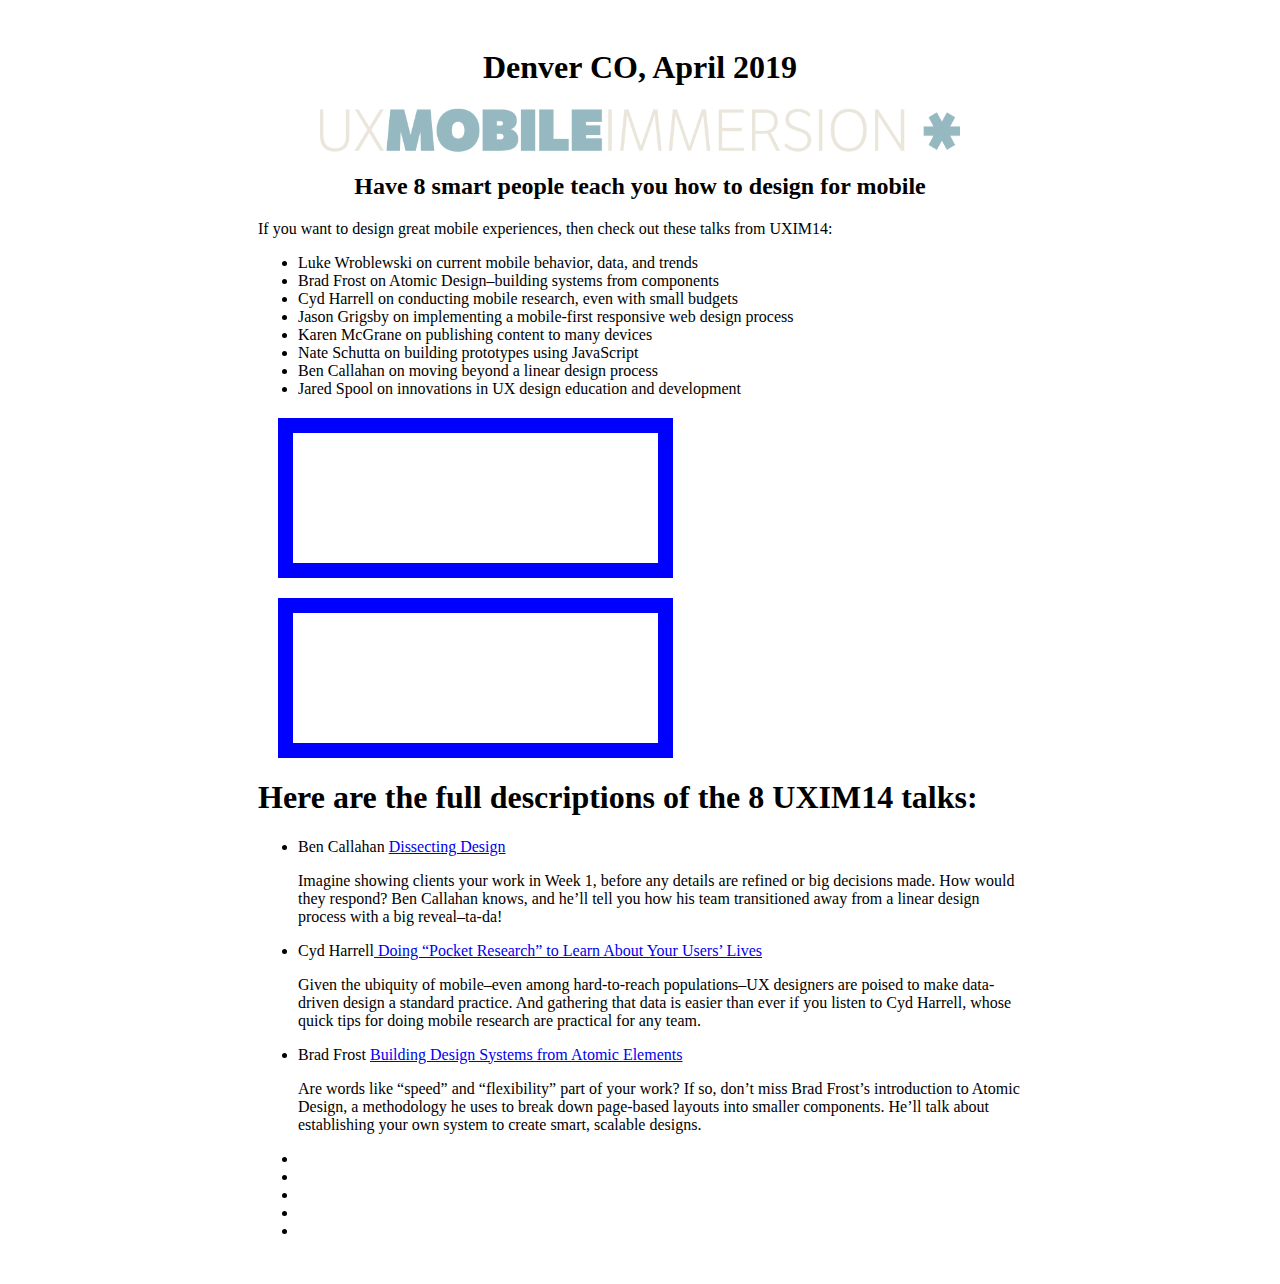
==== index.html @ 73415d57 "changes" ====
<!DOCTYPE html>
<html lang="en" dir="ltr">
  <head>
    <meta charset="utf-8">
    <title>UXMOBILE IMMERSION</title>
    <link rel="stylesheet" href="assets/style.css">
  </head>
  <body>
    <header>
      <h1>Denver CO, April 2019</h1>
      <img id="header-logo" src="images\uxim15.png" alt="logo-pic">
    </header>
    <div class="topHeader">
      <h2>Have 8 smart people teach you how to design for mobile</h2>
      <p>If you want to design great mobile experiences, then check out these talks from UXIM14:</p>
      <ul>
        <li>Luke Wroblewski on current mobile behavior, data, and trends</li>
        <li>Brad Frost on Atomic Design–building systems from components</li>
        <li>Cyd Harrell on conducting mobile research, even with small budgets</li>
        <li>Jason Grigsby on implementing a mobile-first responsive web design process</li>
        <li>Karen McGrane on publishing content to many devices</li>
        <li>Nate Schutta on building prototypes using JavaScript</li>
        <li>Ben Callahan on moving beyond a linear design process</li>
        <li>Jared Spool on innovations in UX design education and development</li>
      </ul>
    </div>
    <div class="topBox">


    </div>
    <div class="bottoomBox">

    </div>
    <h1>Here are the full descriptions of the 8 UXIM14 talks:</h1>
    <section class="speakersection">
      <ul>
        <li> <img src="" alt="">Ben Callahan <a href="https://uxim14.uie.com/featured-talks#ben-callahan">Dissecting Design</a><p>Imagine showing clients your work in Week 1, before any details are refined or big decisions made. How would they respond? Ben Callahan knows, and he’ll tell you how his team transitioned away from a linear design process with a big reveal–ta-da!</p></li>
        <li><img src="" alt="">Cyd Harrell<a href="https://uxim14.uie.com/featured-talks#cyd-harrell"> Doing “Pocket Research” to Learn About Your Users’ Lives</a><p>Given the ubiquity of mobile–even among hard-to-reach populations–UX designers are poised to make data-driven design a standard practice. And gathering that data is easier than ever if you listen to Cyd Harrell, whose quick tips for doing mobile research are practical for any team.</p></li>
        <li><img src="" alt="">Brad Frost <a href="https://uxim14.uie.com/featured-talks#brad-frost">Building Design Systems from Atomic Elements</a><p>Are words like “speed” and “flexibility” part of your work? If so, don’t miss Brad Frost’s introduction to Atomic Design, a methodology he uses to break down page-based layouts into smaller components. He’ll talk about establishing your own system to create smart, scalable designs.</p></li>
        <li></li>
        <li></li>
        <li></li>
        <li></li>
        <li></li>
      </ul>
    </section>
    <footer> </footer>
  </body>
</html>
---- assets/style.css ----
body{
  padding:20px 250px 20px 250px;
}
header{
  display: flex;
  align-items: center;
  flex-direction: column;
}
#header-logo{
  height:45px;
  width:640px;
}
.topBox {
  display: flex;
  justify-content: flex-end;
  width: 325px;
  height: 90px;
  border: 15px solid blue;
  padding: 20px;
  margin: 20px;
}
.bottoomBox{
  display: flex
  justify-content: flex-end;
  width: 325px;
  height: 90px;
  border: 15px solid blue;
  padding: 20px;
  margin: 20px;
}
h2 {
  text-align: center;
}
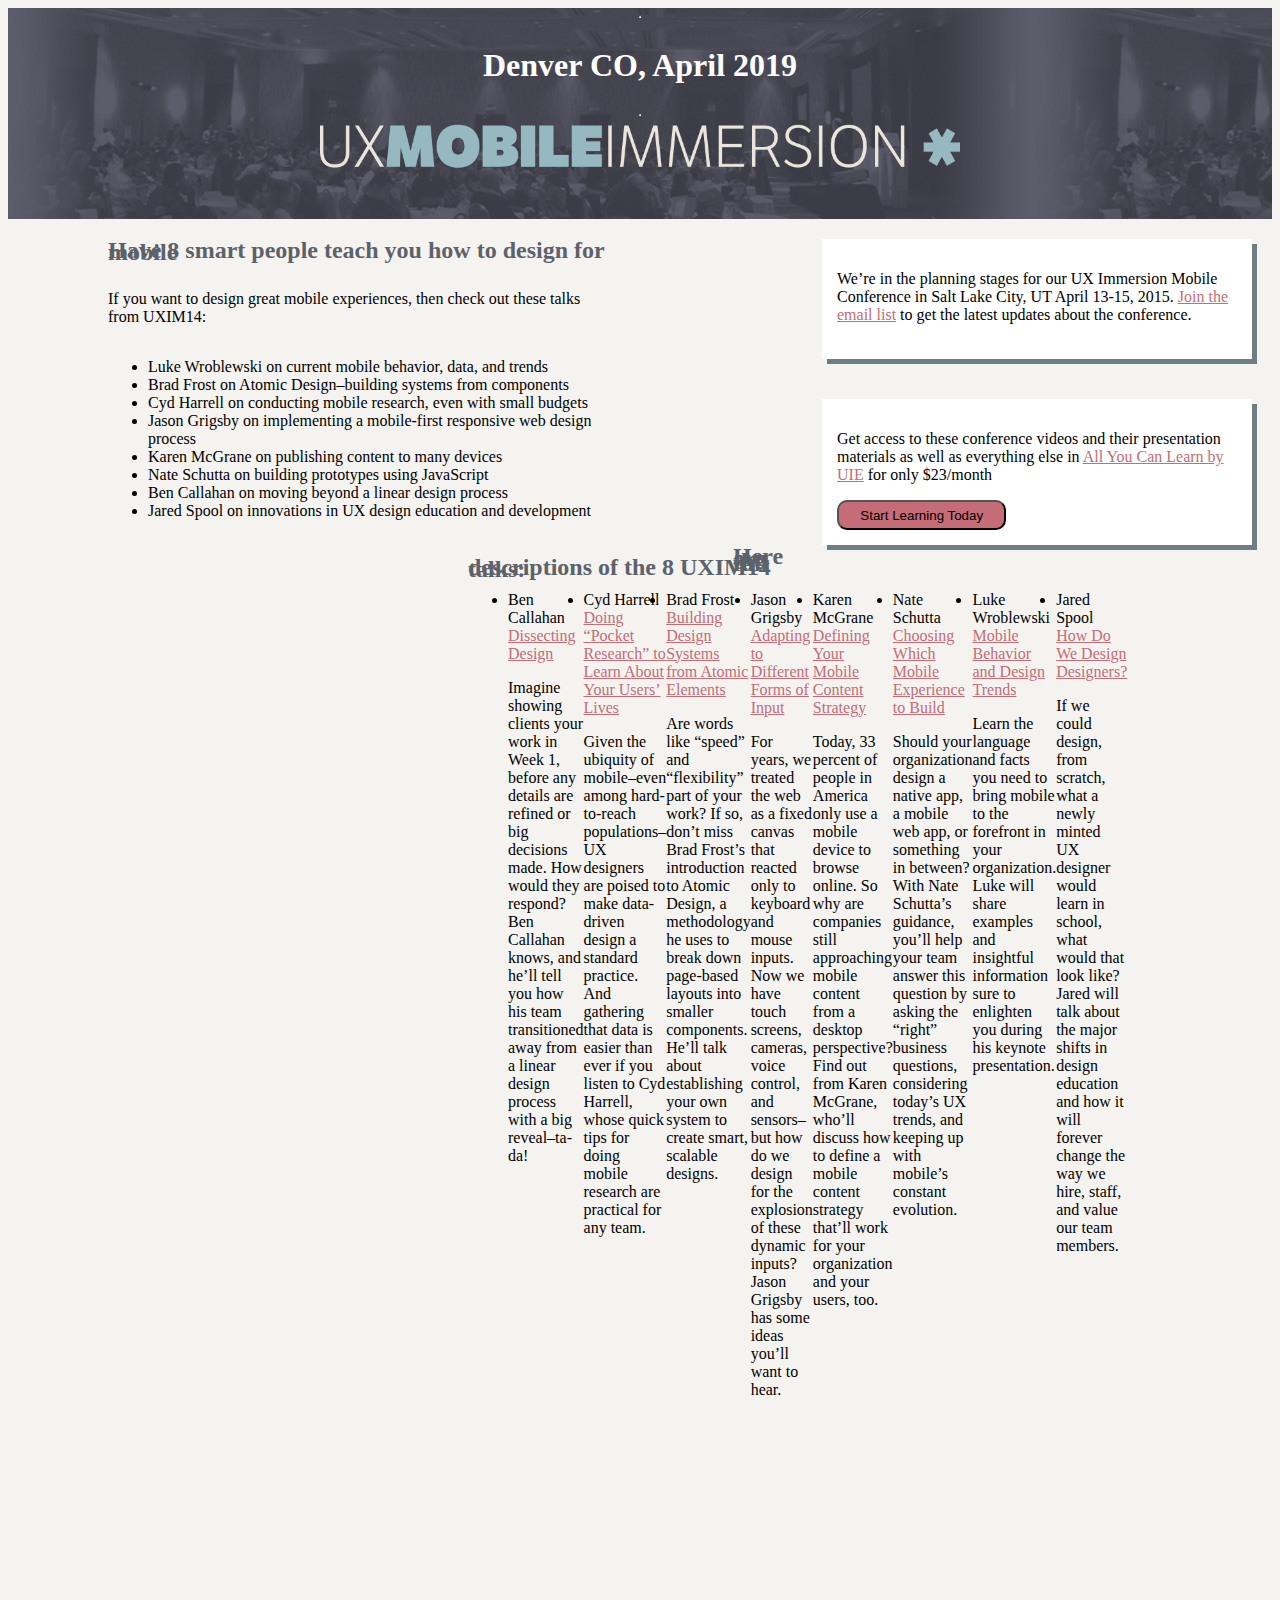
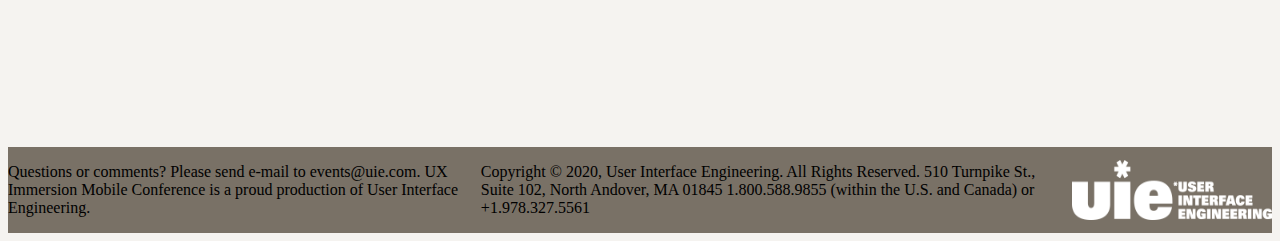
==== commit 871ab778: "establishing the layout" ====
--- a/index.html
+++ b/index.html
@@ -7,7 +7,8 @@
   </head>
   <body>
     <header>
-      <h1>Denver CO, April 2019</h1>
+
+      <hr><h1> Denver CO, April 2019</h1><hr>
       <img id="header-logo" src="images\uxim15.png" alt="logo-pic">
     </header>
     <div class="topHeader">
@@ -25,25 +26,31 @@
       </ul>
     </div>
     <div class="topBox">
-
+      <p>We’re in the planning stages for our UX Immersion Mobile Conference in Salt Lake City, UT April 13-15, 2015. <a href="https://www.uie.com/"> Join the email list</a> to get the latest updates about the conference.</p>
 
     </div>
     <div class="bottoomBox">
+      <p>Get access to these conference videos and their presentation materials as well as everything else in <a href="https://aycl.uie.com/ondemand/uxim_2014"> All You Can Learn by UIE</a> for only $23/month</p>
+      <button id="boxButton" type="button" name="button">Start Learning Today</button>
+    </div>
 
-    </div>
-    <h1>Here are the full descriptions of the 8 UXIM14 talks:</h1>
+
     <section class="speakersection">
+      <h2>Here are the full descriptions of the 8 UXIM14 talks:</h2>
       <ul>
         <li> <img src="" alt="">Ben Callahan <a href="https://uxim14.uie.com/featured-talks#ben-callahan">Dissecting Design</a><p>Imagine showing clients your work in Week 1, before any details are refined or big decisions made. How would they respond? Ben Callahan knows, and he’ll tell you how his team transitioned away from a linear design process with a big reveal–ta-da!</p></li>
-        <li><img src="" alt="">Cyd Harrell<a href="https://uxim14.uie.com/featured-talks#cyd-harrell"> Doing “Pocket Research” to Learn About Your Users’ Lives</a><p>Given the ubiquity of mobile–even among hard-to-reach populations–UX designers are poised to make data-driven design a standard practice. And gathering that data is easier than ever if you listen to Cyd Harrell, whose quick tips for doing mobile research are practical for any team.</p></li>
+        <li><img src="" alt="">Cyd Harrell <a href="https://uxim14.uie.com/featured-talks#cyd-harrell"> Doing “Pocket Research” to Learn About Your Users’ Lives</a><p>Given the ubiquity of mobile–even among hard-to-reach populations–UX designers are poised to make data-driven design a standard practice. And gathering that data is easier than ever if you listen to Cyd Harrell, whose quick tips for doing mobile research are practical for any team.</p></li>
         <li><img src="" alt="">Brad Frost <a href="https://uxim14.uie.com/featured-talks#brad-frost">Building Design Systems from Atomic Elements</a><p>Are words like “speed” and “flexibility” part of your work? If so, don’t miss Brad Frost’s introduction to Atomic Design, a methodology he uses to break down page-based layouts into smaller components. He’ll talk about establishing your own system to create smart, scalable designs.</p></li>
-        <li></li>
-        <li></li>
-        <li></li>
-        <li></li>
-        <li></li>
+        <li><img src="" alt="">Jason Grigsby <a href="https://uxim14.uie.com/featured-talks#jason-grigsby">Adapting to Different Forms of Input</a><p>For years, we treated the web as a fixed canvas that reacted only to keyboard and mouse inputs. Now we have touch screens, cameras, voice control, and sensors–but how do we design for the explosion of these dynamic inputs? Jason Grigsby has some ideas you’ll want to hear.</p></li>
+        <li><img src="" alt="">Karen McGrane <a href="https://uxim14.uie.com/featured-talks#karen-mcgrane">Defining Your Mobile Content Strategy</a><p>Today, 33 percent of people in America only use a mobile device to browse online. So why are companies still approaching mobile content from a desktop perspective? Find out from Karen McGrane, who’ll discuss how to define a mobile content strategy that’ll work for your organization and your users, too.</p></li>
+        <li><img src="" alt="">Nate Schutta <a href="https://uxim14.uie.com/featured-talks#nate-schutta">Choosing Which Mobile Experience to Build</a> <p>Should your organization design a native app, a mobile web app, or something in between? With Nate Schutta’s guidance, you’ll help your team answer this question by asking the “right” business questions, considering today’s UX trends, and keeping up with mobile’s constant evolution.</p></li>
+        <li><img src="" alt="">Luke Wroblewski <a href="https://uxim14.uie.com/featured-talks#luke-wroblewski">Mobile Behavior and Design Trends</a><p>Learn the language and facts you need to bring mobile to the forefront in your organization. Luke will share examples and insightful information sure to enlighten you during his keynote presentation.</p></li>
+        <li><img src="" alt="">Jared Spool <a href="https://uxim14.uie.com/featured-talks#jared-spool">How Do We Design Designers?</a><p>If we could design, from scratch, what a newly minted UX designer would learn in school, what would that look like? Jared will talk about the major shifts in design education and how it will forever change the way we hire, staff, and value our team members.</p></li>
       </ul>
     </section>
-    <footer> </footer>
+    <footer>
+      <p>Questions or comments? Please send e-mail to events@uie.com. UX Immersion Mobile Conference is a proud production of User Interface Engineering.</p>
+      <p>Copyright © 2020, User Interface Engineering. All Rights Reserved. 510 Turnpike St., Suite 102, North Andover, MA 01845 1.800.588.9855 (within the U.S. and Canada) or +1.978.327.5561</p>
+       <img id="footer-logo" src="images\uie.png" alt="UIE-footer-logo"></footer>
   </body>
 </html>
--- a/assets/style.css
+++ b/assets/style.css
@@ -1,10 +1,20 @@
 body{
-  padding:20px 250px 20px 250px;
+  background-color: #f5f3f0;
 }
 header{
   display: flex;
   align-items: center;
   flex-direction: column;
+  background-image:url("../images/background.jpg");
+  background-image: cover;
+  padding-bottom: 50px;
+}
+.topHeader{
+    padding:10px 125px 30px 100px;
+    display: flex;
+    flex-direction: column;
+    width:500px;
+    float: left;
 }
 #header-logo{
   height:45px;
@@ -12,22 +22,67 @@
 }
 .topBox {
   display: flex;
-  justify-content: flex-end;
-  width: 325px;
+  display: table;
+  float: right;
+  width: 400px;
   height: 90px;
-  border: 15px solid blue;
-  padding: 20px;
+  border: 15px solid white;
   margin: 20px;
+  box-shadow: 5px 5px #6e7e84;
+  background-color: white;
+
 }
 .bottoomBox{
-  display: flex
-  justify-content: flex-end;
-  width: 325px;
+  display: flex;
+  display: table;
+  justify-content: center;
+  float:right;
+  width: 400px;
   height: 90px;
-  border: 15px solid blue;
-  padding: 20px;
+  border: 15px solid white;
   margin: 20px;
+  box-shadow: 5px 5px #6e7e84;
+  background-color: white;
+}
+#boxButton{
+  background-color: #c56c76;
+  padding:0.45em 1.6em 0.375em;
+  border-radius: 10px;
+}
+h1{
+  color:white;
 }
 h2 {
-  text-align: center;
+  color:#5c626a;
+  line-height: 2.5px;
 }
+a{
+color:#c56c76;
+}
+hr{
+  color: white;
+}
+.speakersection{
+  padding: 0 24px;
+  box-sizing: border-box;
+  max-width: 61em;
+  width: 100%;
+  margin: 0 auto;
+  padding:25%;
+}
+.speakersection ul{
+  display: flex;
+  flex-direction: row;
+
+}
+#footer-logo{
+  width:200px;
+  height: 60px;
+
+}
+footer{
+  display: flex;
+  justify-content: center;
+  align-items: center;
+  background-color: #797166;
+}
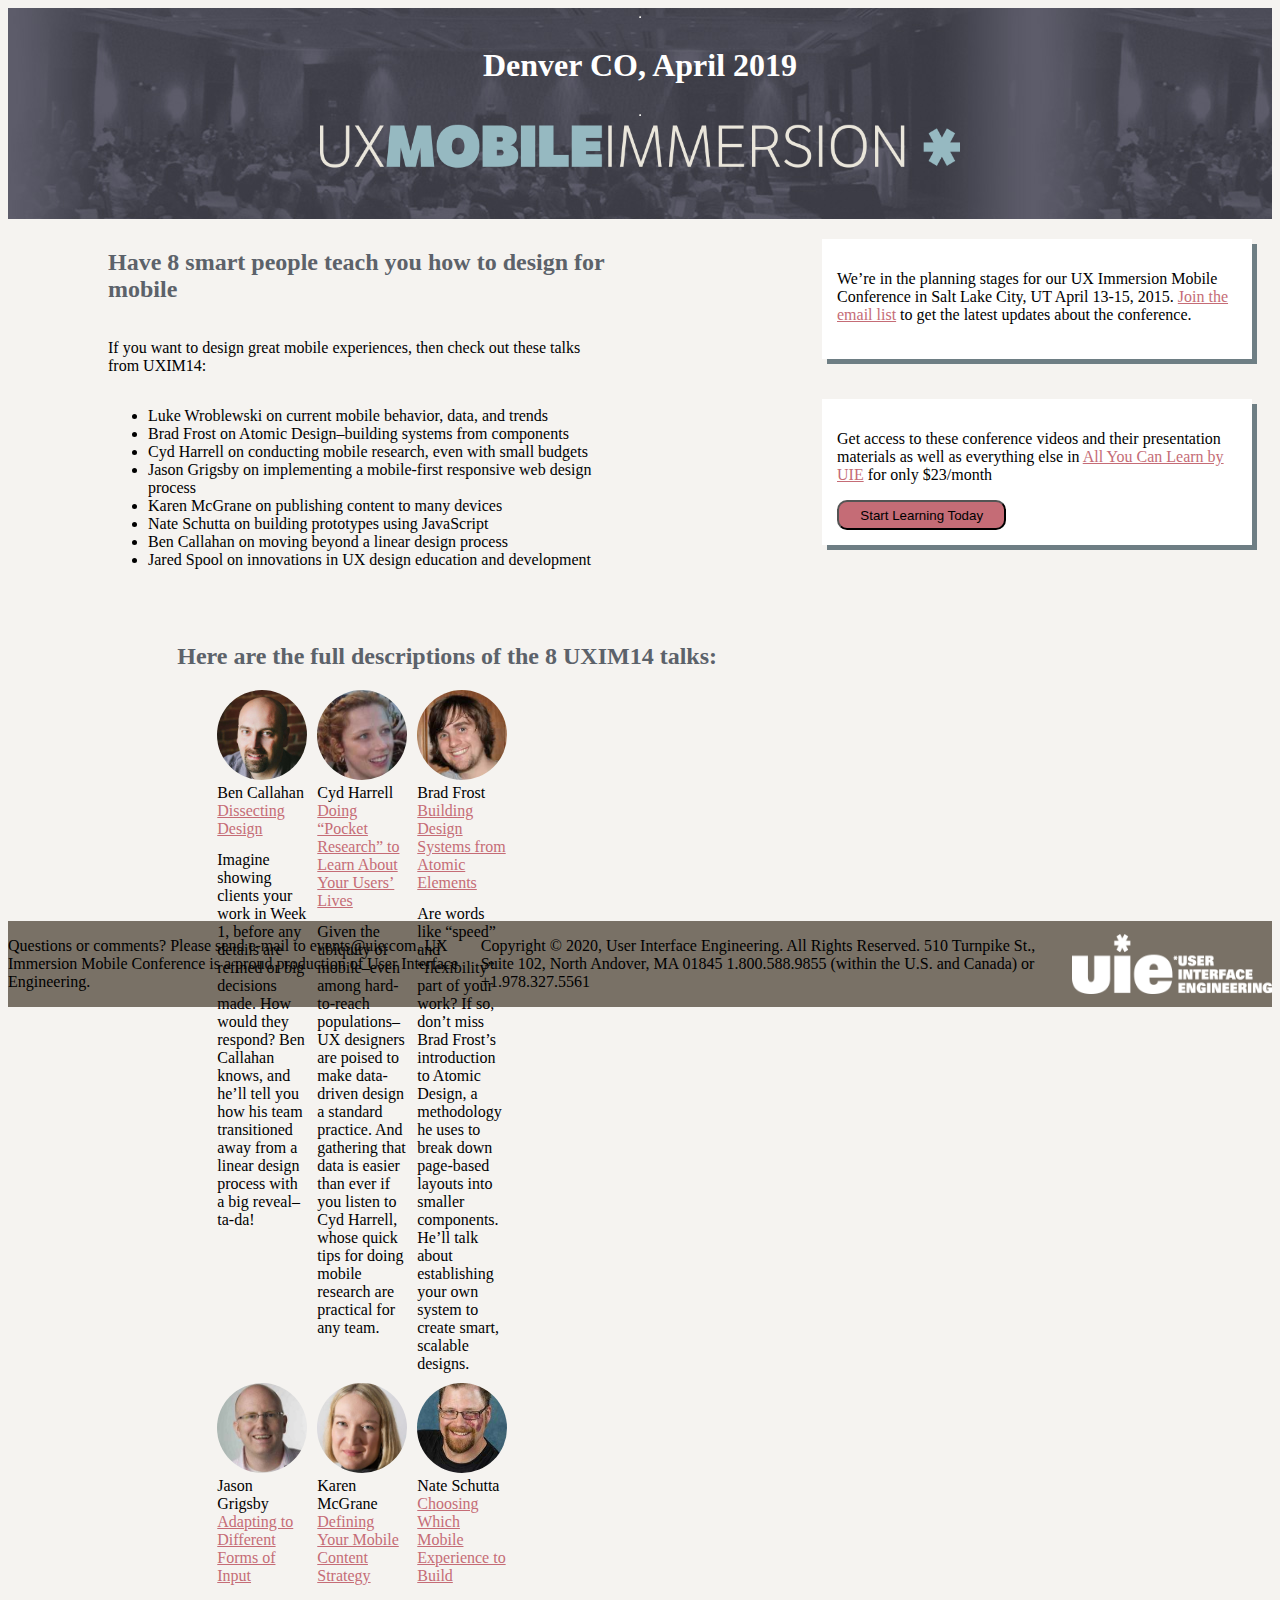
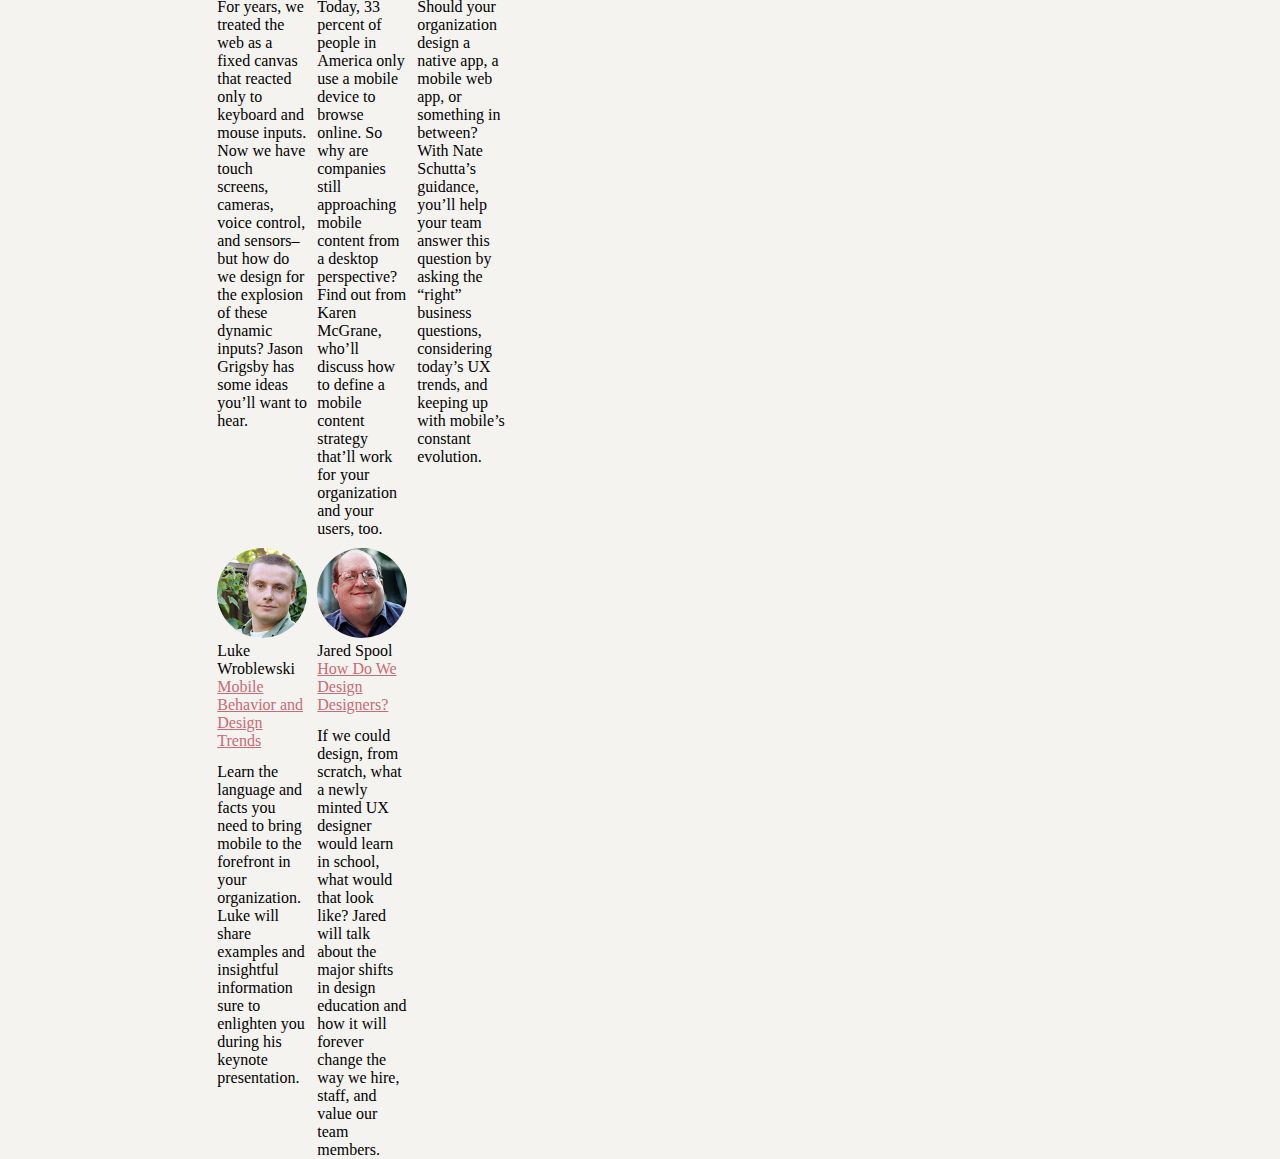
==== commit 04b42ae4: "creating the layout" ====
--- a/index.html
+++ b/index.html
@@ -38,14 +38,14 @@
     <section class="speakersection">
       <h2>Here are the full descriptions of the 8 UXIM14 talks:</h2>
       <ul>
-        <li> <img src="" alt="">Ben Callahan <a href="https://uxim14.uie.com/featured-talks#ben-callahan">Dissecting Design</a><p>Imagine showing clients your work in Week 1, before any details are refined or big decisions made. How would they respond? Ben Callahan knows, and he’ll tell you how his team transitioned away from a linear design process with a big reveal–ta-da!</p></li>
-        <li><img src="" alt="">Cyd Harrell <a href="https://uxim14.uie.com/featured-talks#cyd-harrell"> Doing “Pocket Research” to Learn About Your Users’ Lives</a><p>Given the ubiquity of mobile–even among hard-to-reach populations–UX designers are poised to make data-driven design a standard practice. And gathering that data is easier than ever if you listen to Cyd Harrell, whose quick tips for doing mobile research are practical for any team.</p></li>
-        <li><img src="" alt="">Brad Frost <a href="https://uxim14.uie.com/featured-talks#brad-frost">Building Design Systems from Atomic Elements</a><p>Are words like “speed” and “flexibility” part of your work? If so, don’t miss Brad Frost’s introduction to Atomic Design, a methodology he uses to break down page-based layouts into smaller components. He’ll talk about establishing your own system to create smart, scalable designs.</p></li>
-        <li><img src="" alt="">Jason Grigsby <a href="https://uxim14.uie.com/featured-talks#jason-grigsby">Adapting to Different Forms of Input</a><p>For years, we treated the web as a fixed canvas that reacted only to keyboard and mouse inputs. Now we have touch screens, cameras, voice control, and sensors–but how do we design for the explosion of these dynamic inputs? Jason Grigsby has some ideas you’ll want to hear.</p></li>
-        <li><img src="" alt="">Karen McGrane <a href="https://uxim14.uie.com/featured-talks#karen-mcgrane">Defining Your Mobile Content Strategy</a><p>Today, 33 percent of people in America only use a mobile device to browse online. So why are companies still approaching mobile content from a desktop perspective? Find out from Karen McGrane, who’ll discuss how to define a mobile content strategy that’ll work for your organization and your users, too.</p></li>
-        <li><img src="" alt="">Nate Schutta <a href="https://uxim14.uie.com/featured-talks#nate-schutta">Choosing Which Mobile Experience to Build</a> <p>Should your organization design a native app, a mobile web app, or something in between? With Nate Schutta’s guidance, you’ll help your team answer this question by asking the “right” business questions, considering today’s UX trends, and keeping up with mobile’s constant evolution.</p></li>
-        <li><img src="" alt="">Luke Wroblewski <a href="https://uxim14.uie.com/featured-talks#luke-wroblewski">Mobile Behavior and Design Trends</a><p>Learn the language and facts you need to bring mobile to the forefront in your organization. Luke will share examples and insightful information sure to enlighten you during his keynote presentation.</p></li>
-        <li><img src="" alt="">Jared Spool <a href="https://uxim14.uie.com/featured-talks#jared-spool">How Do We Design Designers?</a><p>If we could design, from scratch, what a newly minted UX designer would learn in school, what would that look like? Jared will talk about the major shifts in design education and how it will forever change the way we hire, staff, and value our team members.</p></li>
+        <li> <img src="images/ben-callahan.jpg" alt="Ben Callahan Picture">Ben Callahan <a href="https://uxim14.uie.com/featured-talks#ben-callahan">Dissecting Design</a><p>Imagine showing clients your work in Week 1, before any details are refined or big decisions made. How would they respond? Ben Callahan knows, and he’ll tell you how his team transitioned away from a linear design process with a big reveal–ta-da!</p></li>
+        <li><img src="images/cyd-harrell.jpg" alt="Cyd Harrel Picture">Cyd Harrell <a href="https://uxim14.uie.com/featured-talks#cyd-harrell"> Doing “Pocket Research” to Learn About Your Users’ Lives</a><p>Given the ubiquity of mobile–even among hard-to-reach populations–UX designers are poised to make data-driven design a standard practice. And gathering that data is easier than ever if you listen to Cyd Harrell, whose quick tips for doing mobile research are practical for any team.</p></li>
+        <li><img src="images/brad-frost.jpg" alt="Brad Frost Picture">Brad Frost <a href="https://uxim14.uie.com/featured-talks#brad-frost">Building Design Systems from Atomic Elements</a><p>Are words like “speed” and “flexibility” part of your work? If so, don’t miss Brad Frost’s introduction to Atomic Design, a methodology he uses to break down page-based layouts into smaller components. He’ll talk about establishing your own system to create smart, scalable designs.</p></li>
+        <li><img src="images/jason-grigsby.jpg" alt="Jason Grisby Picture">Jason Grigsby <a href="https://uxim14.uie.com/featured-talks#jason-grigsby">Adapting to Different Forms of Input</a><p>For years, we treated the web as a fixed canvas that reacted only to keyboard and mouse inputs. Now we have touch screens, cameras, voice control, and sensors–but how do we design for the explosion of these dynamic inputs? Jason Grigsby has some ideas you’ll want to hear.</p></li>
+        <li><img src="images/karen-mcgrane.jpg" alt="Karen McGrane Picture">Karen McGrane <a href="https://uxim14.uie.com/featured-talks#karen-mcgrane">Defining Your Mobile Content Strategy</a><p>Today, 33 percent of people in America only use a mobile device to browse online. So why are companies still approaching mobile content from a desktop perspective? Find out from Karen McGrane, who’ll discuss how to define a mobile content strategy that’ll work for your organization and your users, too.</p></li>
+        <li><img src="images/nate-schutta.jpg" alt="Nate Schutta Picture">Nate Schutta <a href="https://uxim14.uie.com/featured-talks#nate-schutta">Choosing Which Mobile Experience to Build</a> <p>Should your organization design a native app, a mobile web app, or something in between? With Nate Schutta’s guidance, you’ll help your team answer this question by asking the “right” business questions, considering today’s UX trends, and keeping up with mobile’s constant evolution.</p></li>
+        <li><img src="images/luke-wroblewski.jpg" alt="Luke Wroblewski Picture">Luke Wroblewski <a href="https://uxim14.uie.com/featured-talks#luke-wroblewski">Mobile Behavior and Design Trends</a><p>Learn the language and facts you need to bring mobile to the forefront in your organization. Luke will share examples and insightful information sure to enlighten you during his keynote presentation.</p></li>
+        <li><img src="images/jared-spool.jpg" alt="Jared Spool Picture">Jared Spool <a href="https://uxim14.uie.com/featured-talks#jared-spool">How Do We Design Designers?</a><p>If we could design, from scratch, what a newly minted UX designer would learn in school, what would that look like? Jared will talk about the major shifts in design education and how it will forever change the way we hire, staff, and value our team members.</p></li>
       </ul>
     </section>
     <footer>
--- a/assets/style.css
+++ b/assets/style.css
@@ -54,7 +54,6 @@
 }
 h2 {
   color:#5c626a;
-  line-height: 2.5px;
 }
 a{
 color:#c56c76;
@@ -63,17 +62,34 @@
   color: white;
 }
 .speakersection{
-  padding: 0 24px;
-  box-sizing: border-box;
+  padding-top: 32%;
+  padding-left: 2%;
+  padding-right: 1%;
+  box-sizing:border-box;
   max-width: 61em;
   width: 100%;
   margin: 0 auto;
-  padding:25%;
 }
 .speakersection ul{
-  display: flex;
+  display: grid;
+  grid-template-columns: repeat(3, 1fr);
+  grid-gap: 10px;
   flex-direction: row;
+  list-style: none;
+  width:285px;
+  height:215px;
 
+}
+.speakersection img {
+  border-radius: 50%;
+  border-width: 1px;
+  margin: 0em;
+  width: 90px;
+  height:90px;
+}
+.speakersection p {
+  margin-top: 0.8em;
+  margin-bottom: 0;
 }
 #footer-logo{
   width:200px;
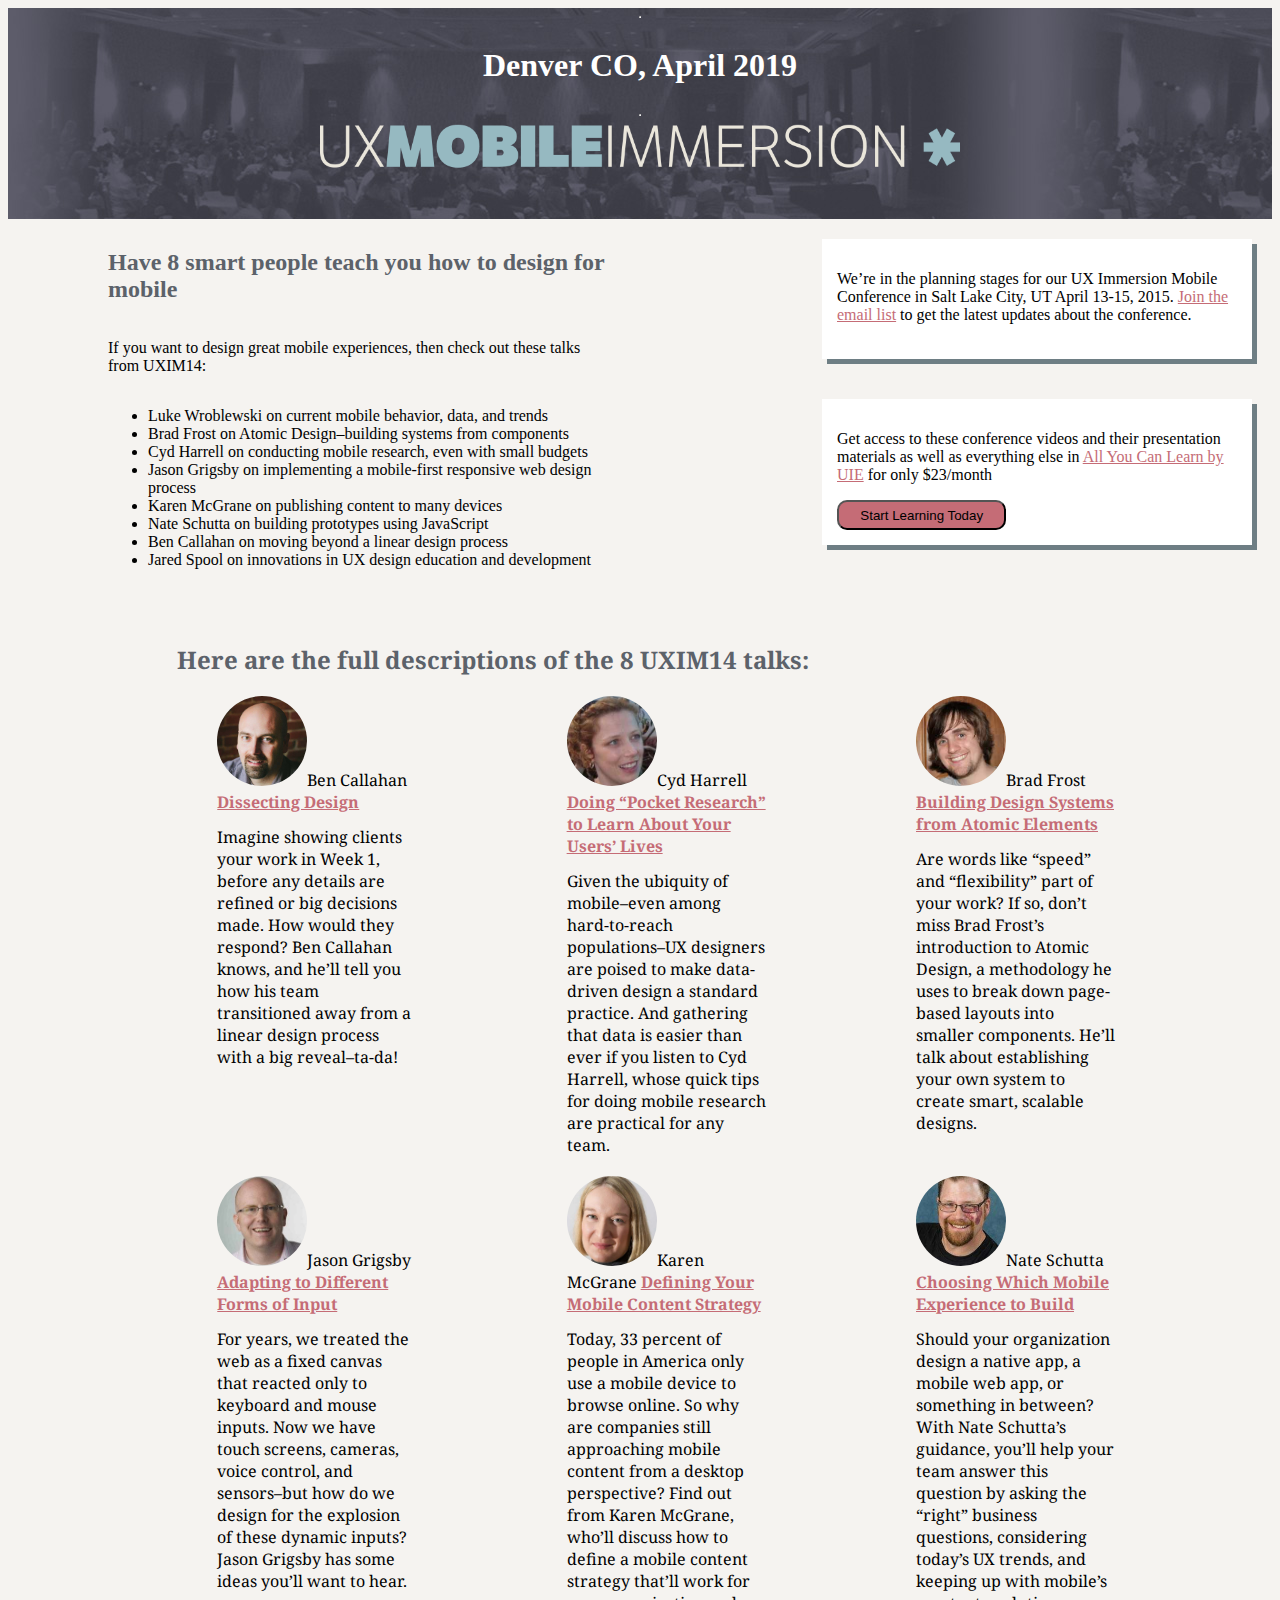
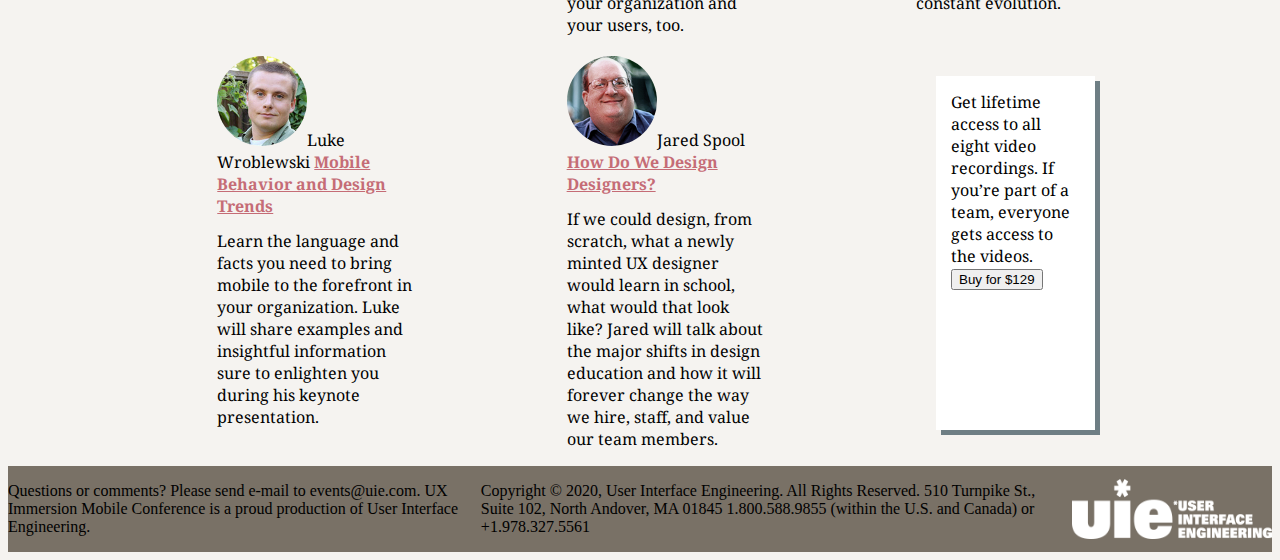
==== commit e203f89b: "pulling together all the aspects of the speaker section, including margin spacing, font changes, and" ====
--- a/index.html
+++ b/index.html
@@ -4,6 +4,7 @@
     <meta charset="utf-8">
     <title>UXMOBILE IMMERSION</title>
     <link rel="stylesheet" href="assets/style.css">
+    <link href="https://fonts.googleapis.com/css?family=Noto+Serif&display=swap" rel="stylesheet">
   </head>
   <body>
     <header>
@@ -42,10 +43,11 @@
         <li><img src="images/cyd-harrell.jpg" alt="Cyd Harrel Picture">Cyd Harrell <a href="https://uxim14.uie.com/featured-talks#cyd-harrell"> Doing “Pocket Research” to Learn About Your Users’ Lives</a><p>Given the ubiquity of mobile–even among hard-to-reach populations–UX designers are poised to make data-driven design a standard practice. And gathering that data is easier than ever if you listen to Cyd Harrell, whose quick tips for doing mobile research are practical for any team.</p></li>
         <li><img src="images/brad-frost.jpg" alt="Brad Frost Picture">Brad Frost <a href="https://uxim14.uie.com/featured-talks#brad-frost">Building Design Systems from Atomic Elements</a><p>Are words like “speed” and “flexibility” part of your work? If so, don’t miss Brad Frost’s introduction to Atomic Design, a methodology he uses to break down page-based layouts into smaller components. He’ll talk about establishing your own system to create smart, scalable designs.</p></li>
         <li><img src="images/jason-grigsby.jpg" alt="Jason Grisby Picture">Jason Grigsby <a href="https://uxim14.uie.com/featured-talks#jason-grigsby">Adapting to Different Forms of Input</a><p>For years, we treated the web as a fixed canvas that reacted only to keyboard and mouse inputs. Now we have touch screens, cameras, voice control, and sensors–but how do we design for the explosion of these dynamic inputs? Jason Grigsby has some ideas you’ll want to hear.</p></li>
-        <li><img src="images/karen-mcgrane.jpg" alt="Karen McGrane Picture">Karen McGrane <a href="https://uxim14.uie.com/featured-talks#karen-mcgrane">Defining Your Mobile Content Strategy</a><p>Today, 33 percent of people in America only use a mobile device to browse online. So why are companies still approaching mobile content from a desktop perspective? Find out from Karen McGrane, who’ll discuss how to define a mobile content strategy that’ll work for your organization and your users, too.</p></li>
+        <li><img src="images/karen-mcgrane.jpg" alt="Karen McGrane Picture">Karen McGrane <a href="https://uxim14.uie.com/featured-talks#karen-mcgrane"> Defining Your Mobile Content Strategy</a><p>Today, 33 percent of people in America only use a mobile device to browse online. So why are companies still approaching mobile content from a desktop perspective? Find out from Karen McGrane, who’ll discuss how to define a mobile content strategy that’ll work for your organization and your users, too.</p></li>
         <li><img src="images/nate-schutta.jpg" alt="Nate Schutta Picture">Nate Schutta <a href="https://uxim14.uie.com/featured-talks#nate-schutta">Choosing Which Mobile Experience to Build</a> <p>Should your organization design a native app, a mobile web app, or something in between? With Nate Schutta’s guidance, you’ll help your team answer this question by asking the “right” business questions, considering today’s UX trends, and keeping up with mobile’s constant evolution.</p></li>
         <li><img src="images/luke-wroblewski.jpg" alt="Luke Wroblewski Picture">Luke Wroblewski <a href="https://uxim14.uie.com/featured-talks#luke-wroblewski">Mobile Behavior and Design Trends</a><p>Learn the language and facts you need to bring mobile to the forefront in your organization. Luke will share examples and insightful information sure to enlighten you during his keynote presentation.</p></li>
         <li><img src="images/jared-spool.jpg" alt="Jared Spool Picture">Jared Spool <a href="https://uxim14.uie.com/featured-talks#jared-spool">How Do We Design Designers?</a><p>If we could design, from scratch, what a newly minted UX designer would learn in school, what would that look like? Jared will talk about the major shifts in design education and how it will forever change the way we hire, staff, and value our team members.</p></li>
+        <li class="li-box">Get lifetime access to all eight video recordings. If you’re part of a team, everyone gets access to the videos.<button type="button" name="button">Buy for $129</button></li>
       </ul>
     </section>
     <footer>
--- a/assets/style.css
+++ b/assets/style.css
@@ -69,15 +69,19 @@
   max-width: 61em;
   width: 100%;
   margin: 0 auto;
+  margin-bottom: 10px;
+  font-family: 'Noto Serif', sans-serif;
+
 }
 .speakersection ul{
+  display: flex;
+  justify-content: space-between;
+  align-content: space-around;
   display: grid;
   grid-template-columns: repeat(3, 1fr);
-  grid-gap: 10px;
-  flex-direction: row;
+  grid-gap: 150px;
   list-style: none;
-  width:285px;
-  height:215px;
+  grid-row-gap: 20px;
 
 }
 .speakersection img {
@@ -89,7 +93,16 @@
 }
 .speakersection p {
   margin-top: 0.8em;
-  margin-bottom: 0;
+  margin-bottom: 0px;
+}
+.speakersection a {
+  font-weight: bold;
+}
+.li-box{
+  border: 15px solid white;
+  margin: 20px;
+  box-shadow: 5px 5px #6e7e84;
+  background-color: white;
 }
 #footer-logo{
   width:200px;
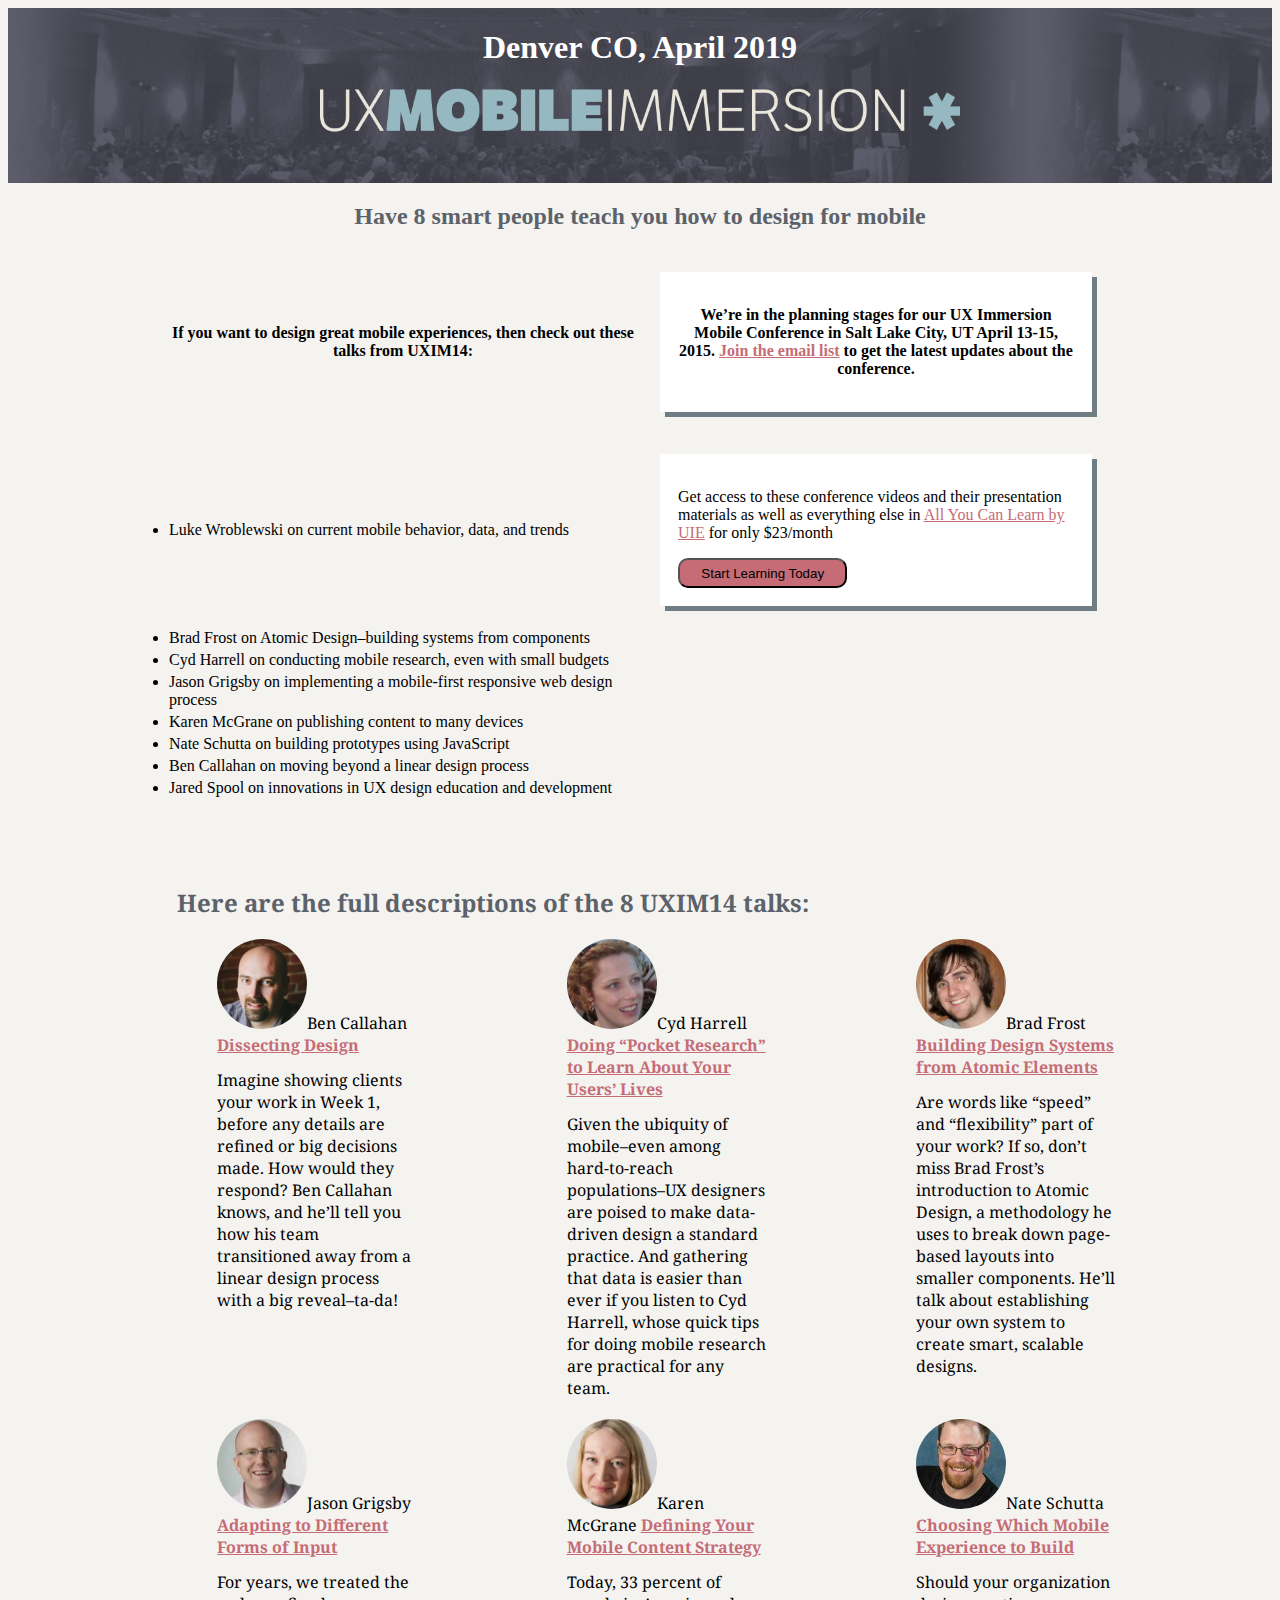
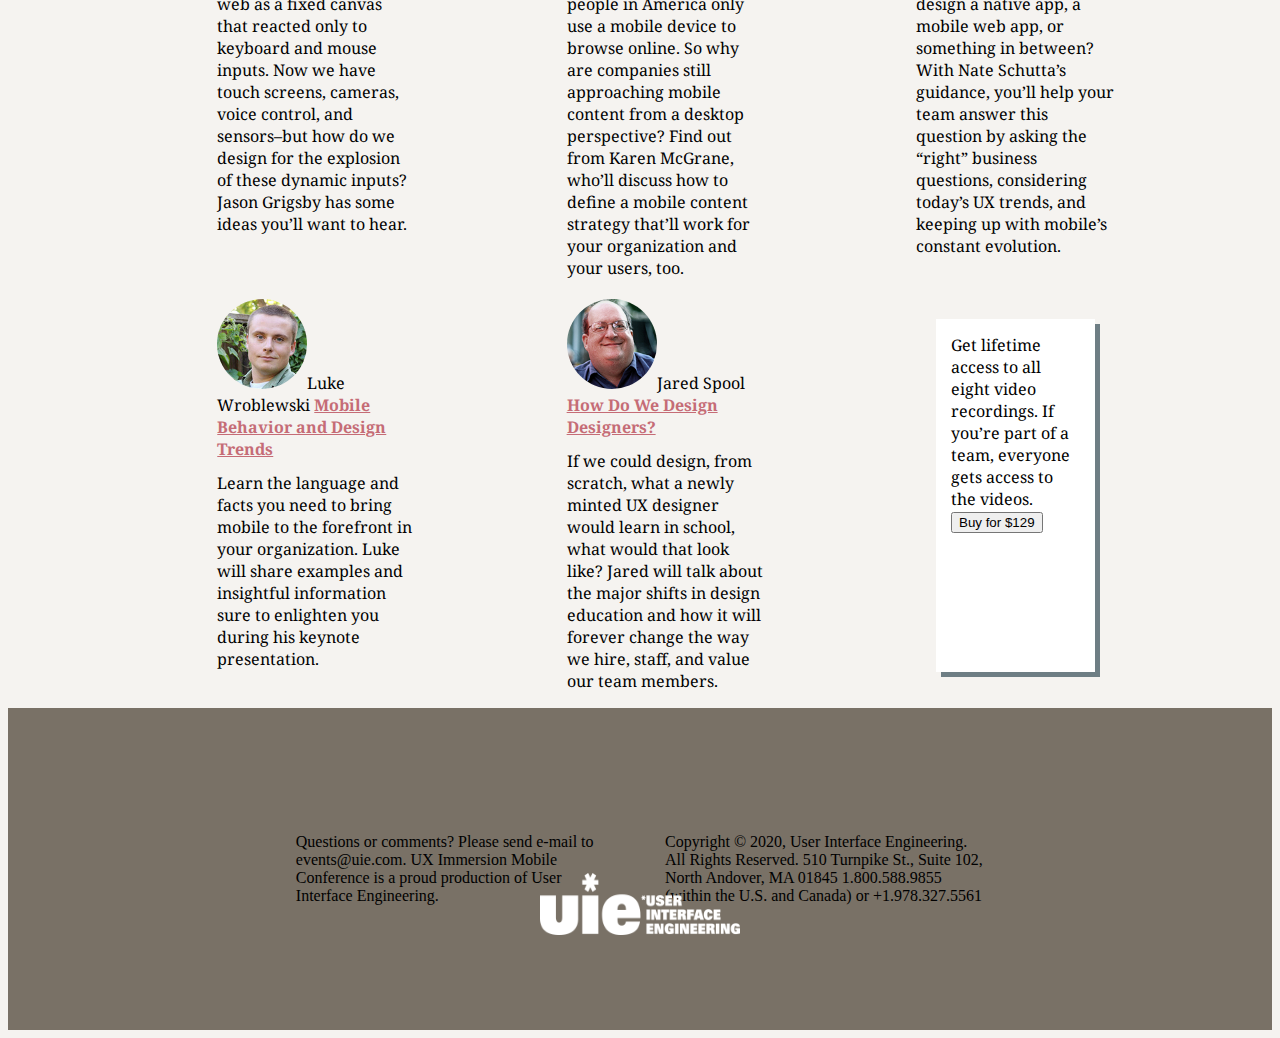
==== commit df201f4b: "added tables to both upper portion and to footer for better coding" ====
--- a/index.html
+++ b/index.html
@@ -8,32 +8,45 @@
   </head>
   <body>
     <header>
-
-      <hr><h1> Denver CO, April 2019</h1><hr>
+      <h1> Denver CO, April 2019</h1>
       <img id="header-logo" src="images\uxim15.png" alt="logo-pic">
     </header>
     <div class="topHeader">
       <h2>Have 8 smart people teach you how to design for mobile</h2>
-      <p>If you want to design great mobile experiences, then check out these talks from UXIM14:</p>
-      <ul>
-        <li>Luke Wroblewski on current mobile behavior, data, and trends</li>
-        <li>Brad Frost on Atomic Design–building systems from components</li>
-        <li>Cyd Harrell on conducting mobile research, even with small budgets</li>
-        <li>Jason Grigsby on implementing a mobile-first responsive web design process</li>
-        <li>Karen McGrane on publishing content to many devices</li>
-        <li>Nate Schutta on building prototypes using JavaScript</li>
-        <li>Ben Callahan on moving beyond a linear design process</li>
-        <li>Jared Spool on innovations in UX design education and development</li>
-      </ul>
-    </div>
-    <div class="topBox">
-      <p>We’re in the planning stages for our UX Immersion Mobile Conference in Salt Lake City, UT April 13-15, 2015. <a href="https://www.uie.com/"> Join the email list</a> to get the latest updates about the conference.</p>
+      </div>
+      <table class="toptable"style="width:75%">
+        <tr>
+          <th>If you want to design great mobile experiences, then check out these talks from UXIM14:</th>
+          <th class="boxsection"><p>We’re in the planning stages for our UX Immersion Mobile Conference in Salt Lake City, UT April 13-15, 2015. <a href="https://www.uie.com/"> Join the email list</a> to get the latest updates about the conference.</p></th>
+        </tr>
+        <tr>
+          <td><li>Luke Wroblewski on current mobile behavior, data, and trends</li></td>
+          <td class="boxsection"><p>Get access to these conference videos and their presentation materials as well as everything else in <a href="https://aycl.uie.com/ondemand/uxim_2014"> All You Can Learn by UIE</a> for only $23/month</p>
+          <button id="boxButton" type="button" name="button">Start Learning Today</button></td>
+        </tr>
+        <tr>
+          <td><li>Brad Frost on Atomic Design–building systems from components</li></td>
+        </tr>
+        <tr>
+          <td><li>Cyd Harrell on conducting mobile research, even with small budgets</li></td>
+        </tr>
+        <tr>
+          <td><li>Jason Grigsby on implementing a mobile-first responsive web design process</li></td>
+        </tr>
+        <tr>
+          <td><li>Karen McGrane on publishing content to many devices</li></td>
+        </tr>
+        <tr>
+          <td><li>Nate Schutta on building prototypes using JavaScript</li></td>
+        </tr>
+        <tr>
+          <td><li>Ben Callahan on moving beyond a linear design process</li></td>
+        </tr>
+        <tr>
+          <td><li>Jared Spool on innovations in UX design education and development</li></td>
+        </tr>
+      </table>
 
-    </div>
-    <div class="bottoomBox">
-      <p>Get access to these conference videos and their presentation materials as well as everything else in <a href="https://aycl.uie.com/ondemand/uxim_2014"> All You Can Learn by UIE</a> for only $23/month</p>
-      <button id="boxButton" type="button" name="button">Start Learning Today</button>
-    </div>
 
 
     <section class="speakersection">
--- a/assets/style.css
+++ b/assets/style.css
@@ -9,18 +9,23 @@
   background-image: cover;
   padding-bottom: 50px;
 }
-.topHeader{
-    padding:10px 125px 30px 100px;
-    display: flex;
-    flex-direction: column;
-    width:500px;
-    float: left;
+
+.topHeader h2 {
+  text-align: center;
 }
+
 #header-logo{
   height:45px;
   width:640px;
 }
-.topBox {
+.toptable{
+  margin-left:auto;
+  margin-right:auto;
+  table-layout: auto;
+  width: 100%;  
+}
+
+.boxsection {
   display: flex;
   display: table;
   float: right;
@@ -30,20 +35,9 @@
   margin: 20px;
   box-shadow: 5px 5px #6e7e84;
   background-color: white;
+}
 
-}
-.bottoomBox{
-  display: flex;
-  display: table;
-  justify-content: center;
-  float:right;
-  width: 400px;
-  height: 90px;
-  border: 15px solid white;
-  margin: 20px;
-  box-shadow: 5px 5px #6e7e84;
-  background-color: white;
-}
+
 #boxButton{
   background-color: #c56c76;
   padding:0.45em 1.6em 0.375em;
@@ -62,7 +56,7 @@
   color: white;
 }
 .speakersection{
-  padding-top: 32%;
+  padding-top: 10%;
   padding-left: 2%;
   padding-right: 1%;
   box-sizing:border-box;
@@ -72,6 +66,10 @@
   margin-bottom: 10px;
   font-family: 'Noto Serif', sans-serif;
 
+}
+.speakersection h2 {
+  text-align: left;
+  margin-top: -40px;
 }
 .speakersection ul{
   display: flex;
@@ -106,7 +104,9 @@
 }
 #footer-logo{
   width:200px;
-  height: 60px;
+  height: 62px;
+  margin-top: 69px;
+  position: absolute;
 
 }
 footer{
@@ -114,4 +114,10 @@
   justify-content: center;
   align-items: center;
   background-color: #797166;
+  padding: 100px;
 }
+footer p {
+display: table;
+margin: 25px;
+width: 30%;
+}
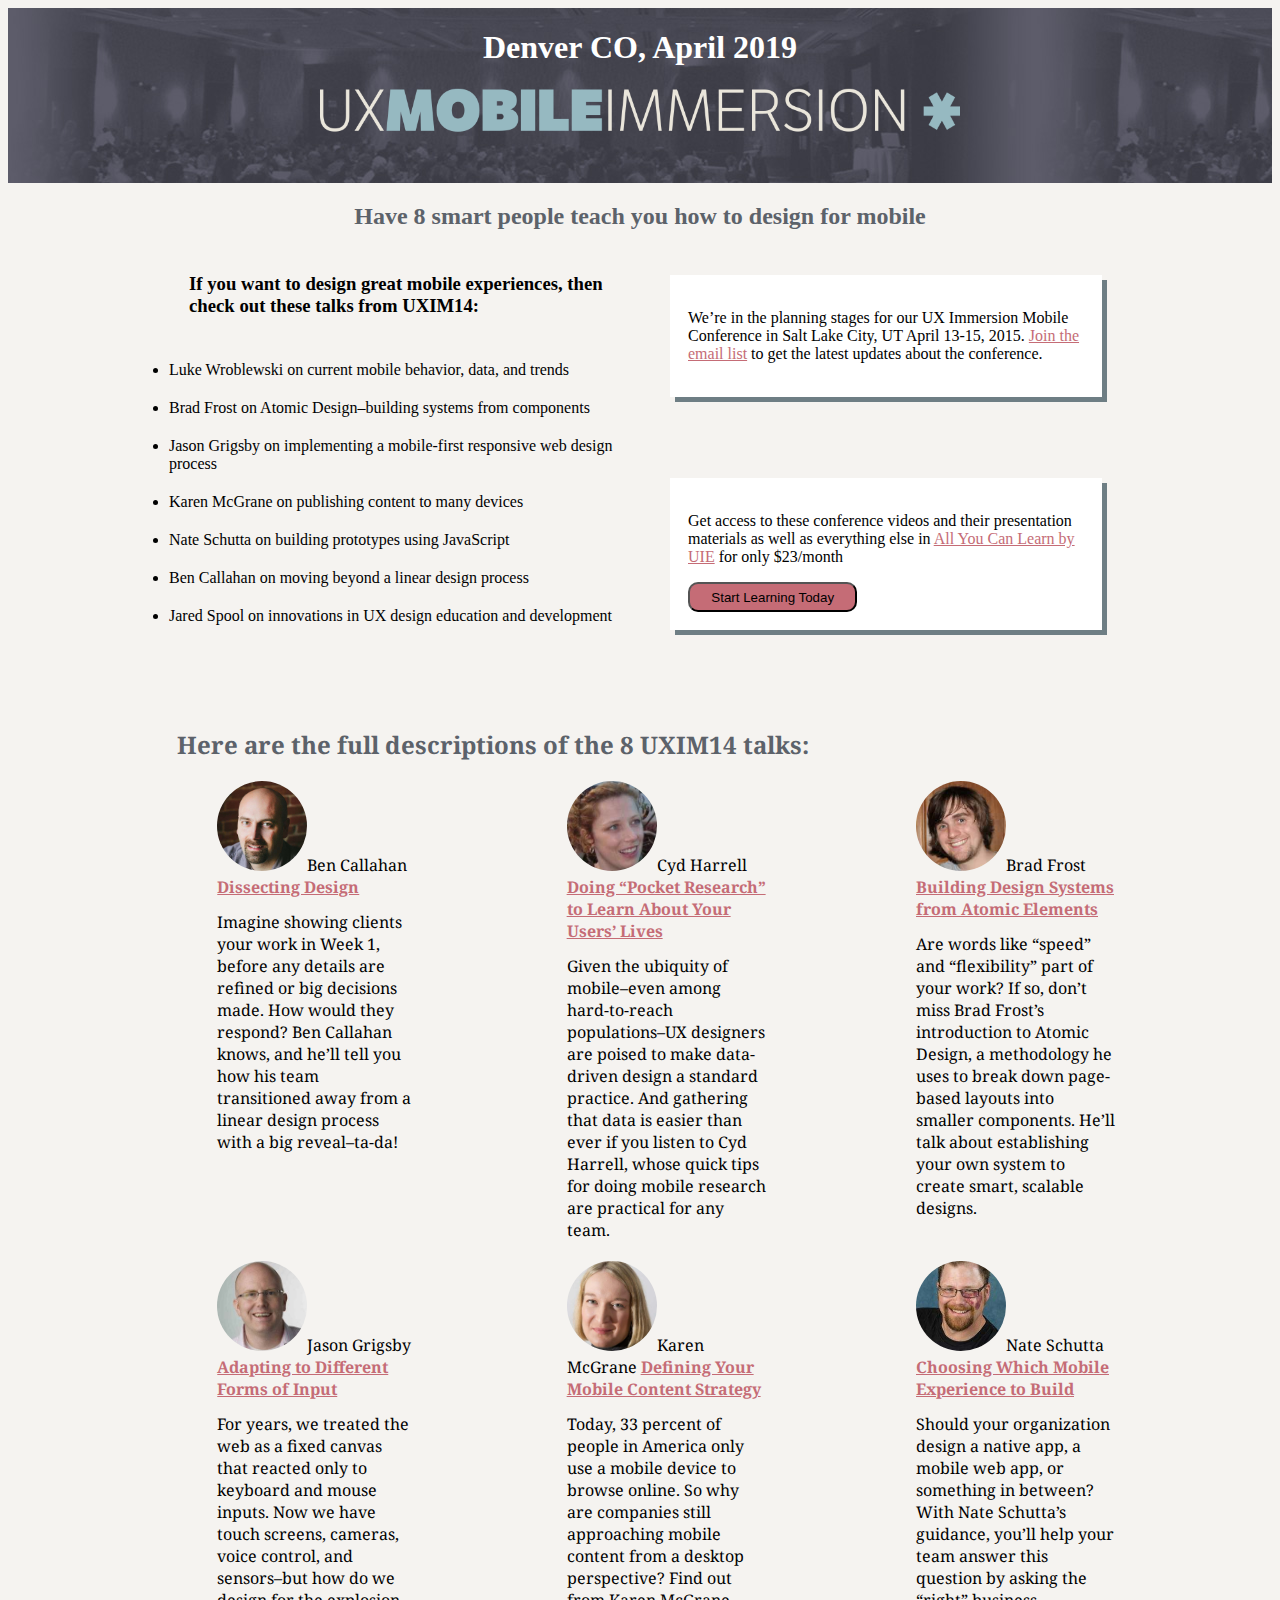
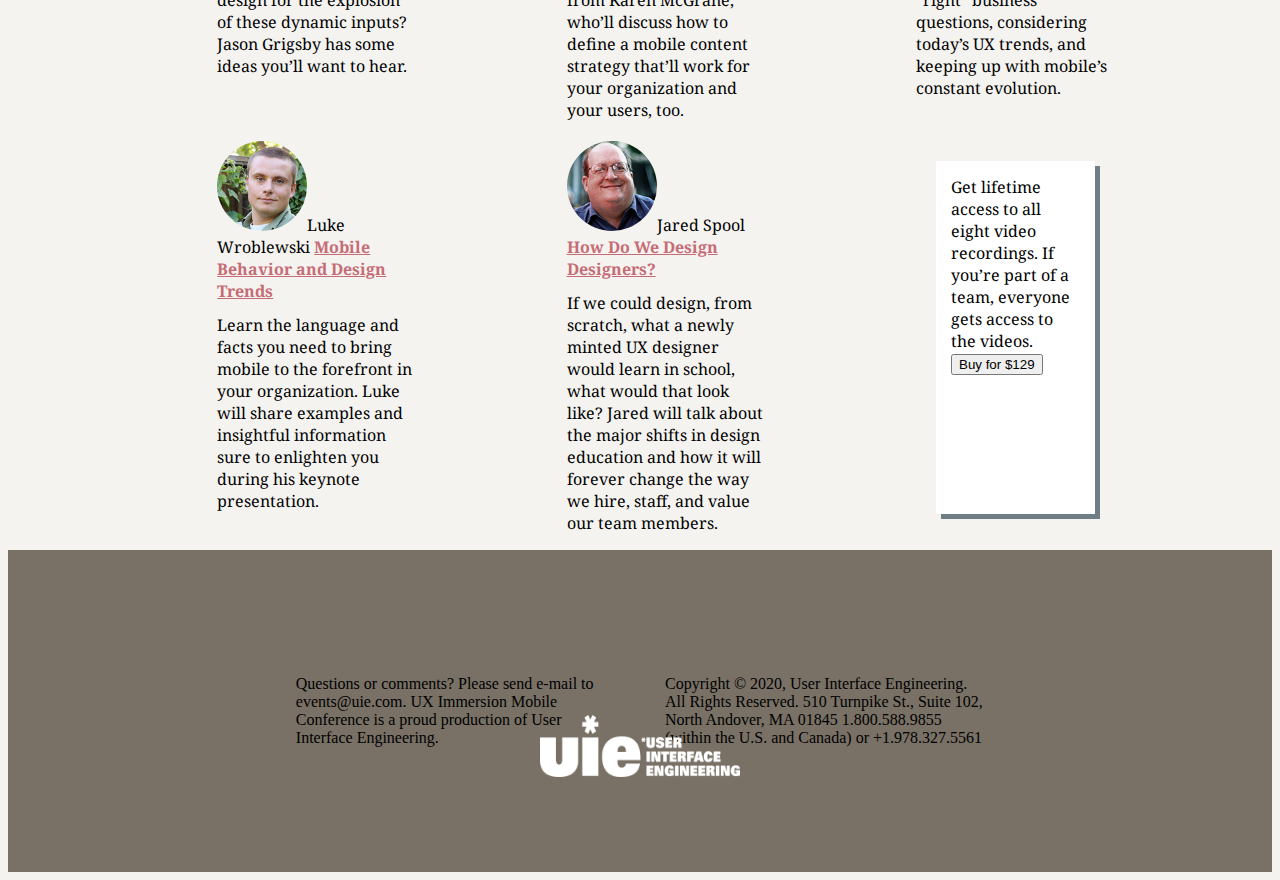
==== commit 4fbe82a7: "final stages of establishing layout for top portion of body (toptable)" ====
--- a/index.html
+++ b/index.html
@@ -16,34 +16,24 @@
       </div>
       <table class="toptable"style="width:75%">
         <tr>
-          <th>If you want to design great mobile experiences, then check out these talks from UXIM14:</th>
-          <th class="boxsection"><p>We’re in the planning stages for our UX Immersion Mobile Conference in Salt Lake City, UT April 13-15, 2015. <a href="https://www.uie.com/"> Join the email list</a> to get the latest updates about the conference.</p></th>
+          <th class="smalltable"><h3>If you want to design great mobile experiences, then check out these talks from UXIM14:</h3></th>
         </tr>
         <tr>
-          <td><li>Luke Wroblewski on current mobile behavior, data, and trends</li></td>
-          <td class="boxsection"><p>Get access to these conference videos and their presentation materials as well as everything else in <a href="https://aycl.uie.com/ondemand/uxim_2014"> All You Can Learn by UIE</a> for only $23/month</p>
-          <button id="boxButton" type="button" name="button">Start Learning Today</button></td>
+          <td>
+            <li>Luke Wroblewski on current mobile behavior, data, and trends</li>
+            <li>Brad Frost on Atomic Design–building systems from components</li>
+            <li>Jason Grigsby on implementing a mobile-first responsive web design process</li>
+            <li>Karen McGrane on publishing content to many devices</li>
+            <li>Nate Schutta on building prototypes using JavaScript</li>
+            <li>Ben Callahan on moving beyond a linear design process</li>
+            <li>Jared Spool on innovations in UX design education and development</li>
+          </td>
+          <td class="boxsection"><p>We’re in the planning stages for our UX Immersion Mobile Conference in Salt Lake City, UT April 13-15, 2015. <a href="https://www.uie.com/"> Join the email list</a> to get the latest updates about the conference.</p></td>
         </tr>
         <tr>
-          <td><li>Brad Frost on Atomic Design–building systems from components</li></td>
-        </tr>
-        <tr>
-          <td><li>Cyd Harrell on conducting mobile research, even with small budgets</li></td>
-        </tr>
-        <tr>
-          <td><li>Jason Grigsby on implementing a mobile-first responsive web design process</li></td>
-        </tr>
-        <tr>
-          <td><li>Karen McGrane on publishing content to many devices</li></td>
-        </tr>
-        <tr>
-          <td><li>Nate Schutta on building prototypes using JavaScript</li></td>
-        </tr>
-        <tr>
-          <td><li>Ben Callahan on moving beyond a linear design process</li></td>
-        </tr>
-        <tr>
-          <td><li>Jared Spool on innovations in UX design education and development</li></td>
+          <td></td>
+          <td class="boxsection2"><p>Get access to these conference videos and their presentation materials as well as everything else in <a href="https://aycl.uie.com/ondemand/uxim_2014"> All You Can Learn by UIE</a> for only $23/month</p>
+          <button id="boxButton" type="button" name="button">Start Learning Today</button></td>
         </tr>
       </table>
 
--- a/assets/style.css
+++ b/assets/style.css
@@ -22,22 +22,45 @@
   margin-left:auto;
   margin-right:auto;
   table-layout: auto;
-  width: 100%;  
+  width: 25%;
 }
 
+.toptable h3{
+  text-align: left;
+  margin: 20px;
+}
+table tr td:nth-child(1) {
+  height: 10px;
+
+}
+
+  .toptable td li{
+    margin-top: 20px;
+  }
 .boxsection {
   display: flex;
   display: table;
   float: right;
   width: 400px;
-  height: 90px;
+  height: 10px;
   border: 15px solid white;
-  margin: 20px;
+  margin: 10px;
   box-shadow: 5px 5px #6e7e84;
   background-color: white;
+  margin-top: -65px;
 }
-
-
+.boxsection2 {
+  display: flex;
+  display: table;
+  float: right;
+  width: 400px;
+  height: 10px;
+  border: 15px solid white;
+  margin: 10px;
+  box-shadow: 5px 5px #6e7e84;
+  background-color: white;
+  margin-top: -150px;
+}
 #boxButton{
   background-color: #c56c76;
   padding:0.45em 1.6em 0.375em;
